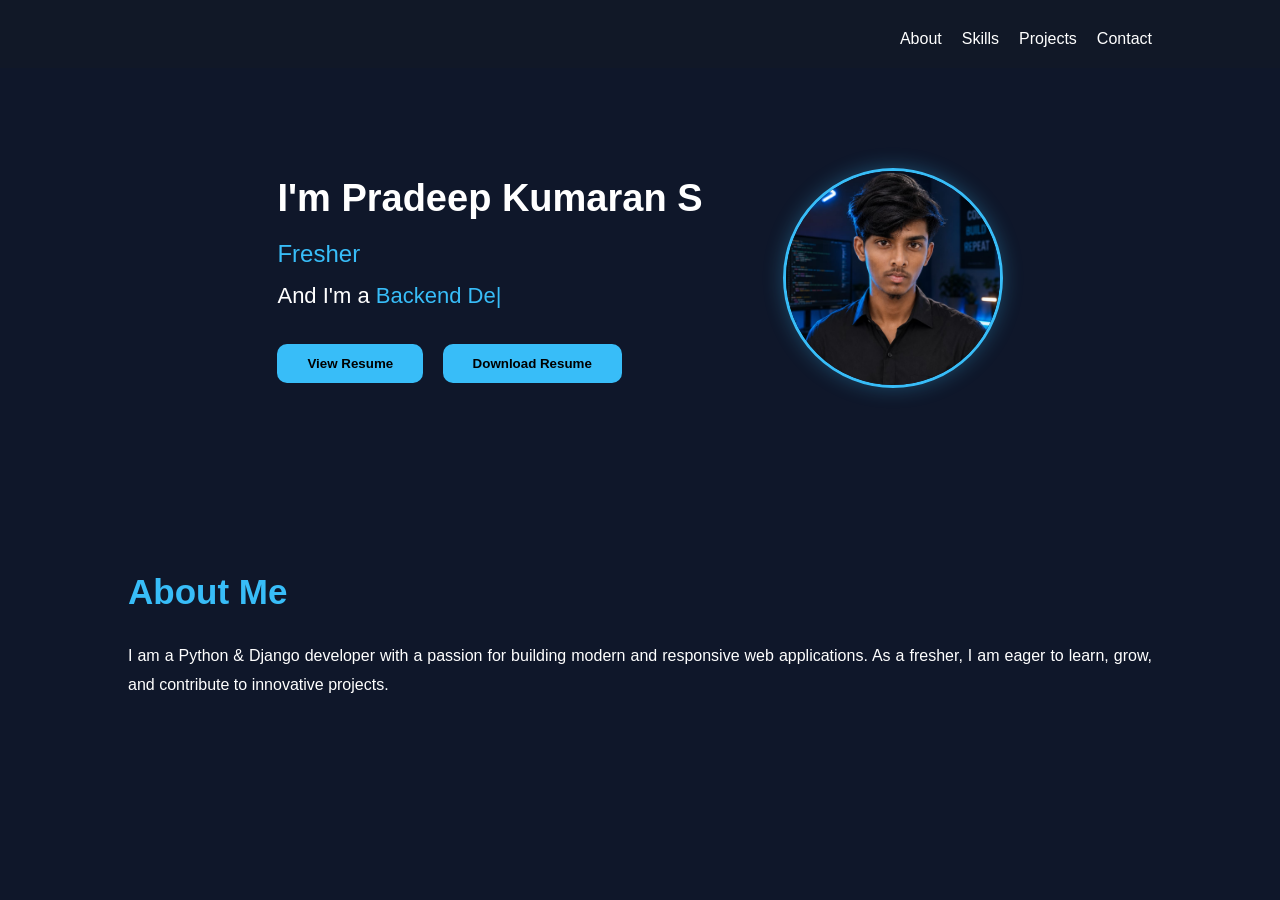
==== index.html @ 1f49751e "Add files via upload" ====
<!DOCTYPE html>
<html lang="en">

<head>
    <meta charset="UTF-8">
    <meta name="viewport" content="width=device-width, initial-scale=1.0">
    <title>Pradeep Portfolio</title>

    <link rel="stylesheet" href="https://cdnjs.cloudflare.com/ajax/libs/font-awesome/6.5.1/css/all.min.css">
    <link rel="stylesheet" href="style.css">
</head>

<body>

    <!-- Navbar -->
    <nav>
        <ul>
            <li><a href="#about">About</a></li>
            <li><a href="#skills">Skills</a></li>
            <li><a href="#projects">Projects</a></li>
            <li><a href="#contact">Contact</a></li>
        </ul>
    </nav>

    <!-- Hero Section -->
    <section class="hero">

        <div class="hero-text">
            <h1>I'm Pradeep Kumaran S</h1>
            <p class="fresher-line">Fresher</p>
            <p class="typing-line">And I'm a <span class="typed-text"></span><span class="cursor">|</span></p>
            <button>View Resume</button>
            <button>Download Resume</button>
        </div>

        <div class="hero-image">
            <img src="images/profile1.jpeg" alt="profile">
        </div>

    </section>

    <!-- About -->
    <section id="about" class="section">

        <h2>About Me</h2>

        <p>
            I am a Python & Django developer with a passion for building modern and responsive web applications. As a fresher, I am eager to learn, grow, and contribute to innovative projects.
        </p>

    </section>

    <!-- Skills -->
    <section id="skills" class="section hidden">

        <h2>Skills</h2>

        <div class="skills-container">

            <div class="skill"><i class="fab fa-python"></i> Python</div>
            <div class="skill"><i class="fab fa-python"></i> Django</div>
            <div class="skill"><i class="fab fa-html5"></i> HTML</div>
            <div class="skill"><i class="fab fa-css3-alt"></i> CSS</div>
            <div class="skill"><i class="fab fa-js"></i> JavaScript</div>
            <div class="skill"><i class="fas fa-database"></i> SQLite</div>
            <div class="skill"><i class="fab fa-bootstrap"></i> Bootstrap</div>
            <div class="skill"><i class="fab fa-react"></i> React JS</div>

        </div>

    </section>

    <!-- Projects -->
    <section id="projects" class="section hidden">

        <h2>Projects</h2>

        <p>No projects to display yet.</p>

    </section>

    <!-- Contact -->
    <section id="contact" class="section hidden">

        <h2>Contact</h2>

        <p>Mobile: 9342055025</p>

        <p>Email: ppradeep70898@gmail.com</p>

        <p>LinkedIn: <a href="https://www.linkedin.com/in/pradeep-kumaran-41b2692a0" target="_blank">linkedin.com/in/pradeep-kumaran</a></p>

        <p>GitHub: <a href="https://github.com/pradeepcodes-design" target="_blank">github.com/pradeepcodes-design</a></p>

        <p>Naukri: <a href="https://www.naukri.com/mnjuser/profile/s-pradeep-kumaran" target="_blank">naukri.com/profile/s-pradeep-kumaran</a></p>

    </section>

    <script src="script.js"></script>

</body>

</html>
---- style.css ----
*{
    margin:0;
    padding:0;
    box-sizing:border-box;
}

body{
    font-family:Arial, sans-serif;
    background:#0f172a;
    color:white;
}

/* Navbar */

nav{
    display:flex;
    justify-content:flex-end;
    align-items:center;
    padding:30px 10% 20px;
    background:#111827;
    position:sticky;
    top:0;
}

nav ul{
    display:flex;
    list-style:none;
    gap:20px;
}

nav a{
    color:white;
    text-decoration:none;
}

nav a:hover{
    color:#38bdf8;
}

/* Hero */

.hero{
    display:flex;
    justify-content:center;
    align-items:center;
    gap:80px;
    padding:100px 10%;
}

.hero-text{
    max-width:500px;
}

.hero h1{
    font-size:38px;
    white-space:nowrap;
}

.hero p{
    font-size:24px;
    color:#38bdf8;
    margin-top:20px;
}

.hero .greeting{
    font-size:18px;
    color:white;
    margin-top:0;
}

.fresher-line{
    font-size:20px;
    color:#94a3b8;
    margin-top:10px;
}

.hero .typing-line{
    font-size:22px;
    color:white;
    margin-top:15px;
}

.typed-text{
    color:#38bdf8;
}

.cursor{
    color:#38bdf8;
    animation:blink 0.7s infinite;
}

@keyframes blink{
    0%,50%{opacity:1;}
    51%,100%{opacity:0;}
}

.hero button{
    margin-top:35px;
    margin-right:15px;
    padding:12px 30px;
    border:none;
    border-radius:10px;
    background:#38bdf8;
    color:black;
    font-weight:bold;
    cursor:pointer;
    transition:transform 0.3s, box-shadow 0.3s, background 0.3s, color 0.3s;
}

.hero button:hover{
    transform:translateY(-3px);
    box-shadow:0 5px 15px rgba(56,189,248,0.4);
    background:white;
    color:#0f172a;
}

.hero-image img{
    width:220px;
    height:220px;
    border-radius:50%;
    object-fit:cover;
    object-position:50% 30%;
    border:3px solid #38bdf8;
    box-shadow:0 0 20px rgba(56,189,248,0.3);
    transition:transform 0.3s, box-shadow 0.3s;
}

.hero-image img:hover{
    transform:scale(1.05);
    box-shadow:0 0 30px rgba(56,189,248,0.6);
}

/* Sections */

.section{
    padding:80px 10%;
}

.hidden{
    display:none;
}

h2{
    margin-bottom:30px;
    color:#38bdf8;
    font-size:35px;
}

#about p{
    line-height:1.8;
    text-align:justify;
}

/* Skills */

.skills-container{
    display:flex;
    flex-wrap:wrap;
    gap:20px;
}

.skill{
    background:#1e293b;
    padding:30px;
    border-radius:12px;
    width:150px;
    height:150px;
    display:flex;
    flex-direction:column;
    align-items:center;
    justify-content:center;
    gap:10px;
    text-align:center;
    font-size:15px;
    font-weight:600;
    border-bottom:3px solid #38bdf8;
    box-shadow:0 4px 10px rgba(0,0,0,0.2);
    transition:transform 0.3s, box-shadow 0.3s, background 0.3s, color 0.3s;
}

.skill i{
    font-size:40px;
    color:#38bdf8;
    transition:transform 0.3s;
}

.skill:hover{
    transform:translateY(-5px);
    box-shadow:0 5px 15px rgba(56,189,248,0.3);
    background:#38bdf8;
    color:black;
}

.skill:hover i{
    transform:scale(1.2) rotate(10deg);
    color:black;
}

/* Project */

.project-card{
    background:#1e293b;
    padding:20px;
    border-radius:15px;
    max-width:500px;
}

.project-card img{
    width:100%;
    border-radius:10px;
}

/* Contact */

#contact p{
    margin:15px 0;
}

#contact a{
    color:#38bdf8;
    font-weight:bold;
    text-decoration:none;
    transition:color 0.3s;
}

#contact a:hover{
    color:#0ea5e9;
}

/* Mobile */

@media(max-width:768px){
    nav{
        justify-content:center;
        padding:20px 5%;
    }

    nav ul{
        gap:12px;
        flex-wrap:wrap;
        justify-content:center;
    }

    .hero{
        flex-direction:column-reverse;
        text-align:center;
        gap:30px;
        padding:60px 5%;
    }

    .hero h1{
        font-size:28px;
        white-space:normal;
    }

    .hero p{
        font-size:18px;
    }

    .hero button{
        margin-right:8px;
        padding:10px 20px;
        font-size:14px;
    }

    .hero-image img{
        width:180px;
        height:180px;
    }

    .section{
        padding:40px 5%;
    }

    h2{
        font-size:28px;
    }
}
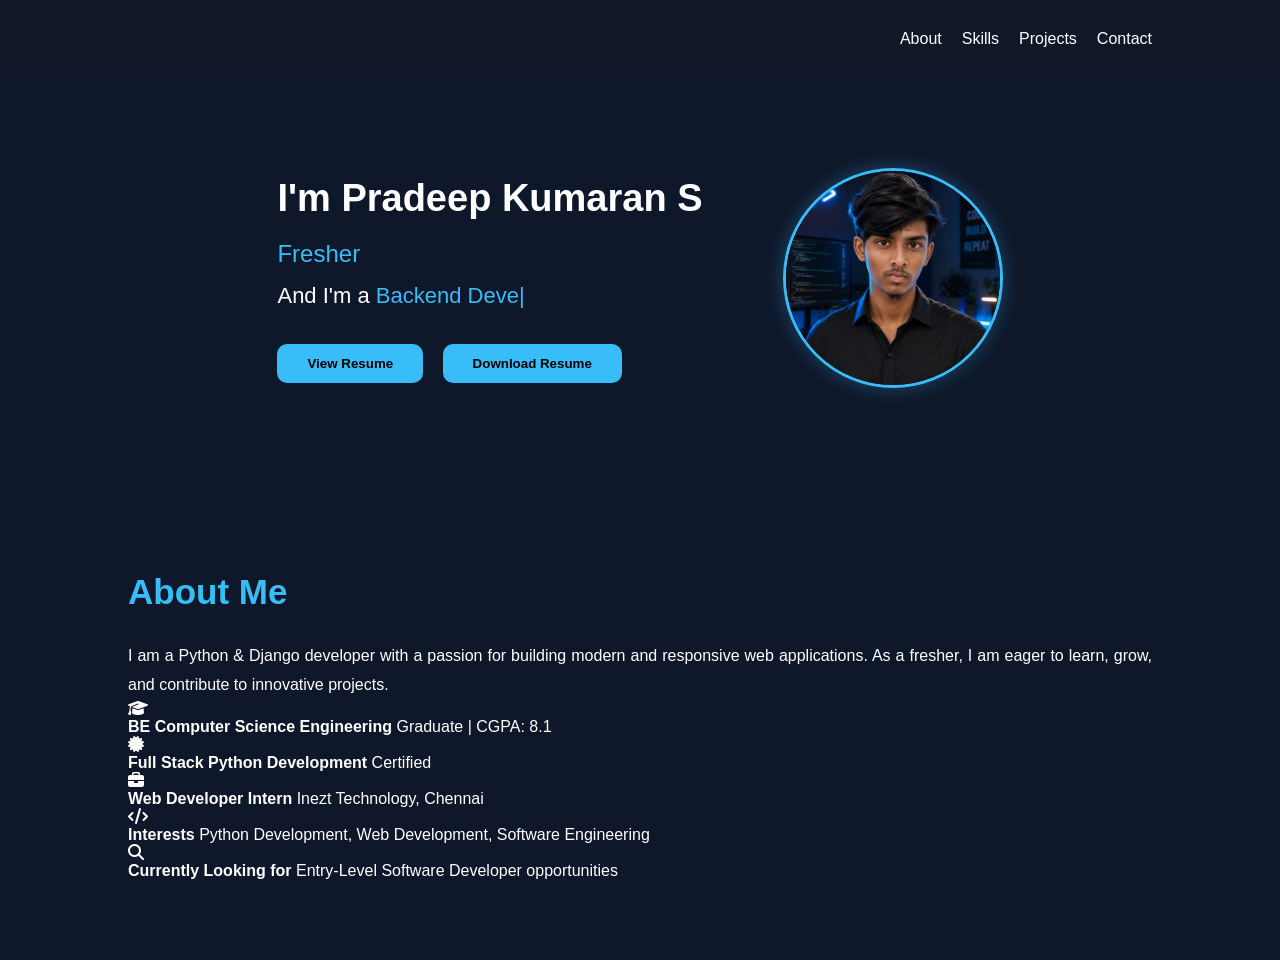
==== commit f8ac24c6: "Update index.html" ====
--- a/index.html
+++ b/index.html
@@ -29,8 +29,8 @@
             <h1>I'm Pradeep Kumaran S</h1>
             <p class="fresher-line">Fresher</p>
             <p class="typing-line">And I'm a <span class="typed-text"></span><span class="cursor">|</span></p>
-            <button>View Resume</button>
-            <button>Download Resume</button>
+            <button onclick="viewResume()">View Resume</button>
+            <button onclick="downloadResume()">Download Resume</button>
         </div>
 
         <div class="hero-image">
@@ -48,6 +48,44 @@
             I am a Python & Django developer with a passion for building modern and responsive web applications. As a fresher, I am eager to learn, grow, and contribute to innovative projects.
         </p>
 
+        <div class="about-details">
+            <div class="detail-item">
+                <i class="fas fa-graduation-cap"></i>
+                <div>
+                    <strong>BE Computer Science Engineering</strong>
+                    <span>Graduate | CGPA: 8.1</span>
+                </div>
+            </div>
+            <div class="detail-item">
+                <i class="fas fa-certificate"></i>
+                <div>
+                    <strong>Full Stack Python Development</strong>
+                    <span>Certified</span>
+                </div>
+            </div>
+            <div class="detail-item">
+                <i class="fas fa-briefcase"></i>
+                <div>
+                    <strong>Web Developer Intern</strong>
+                    <span>Inezt Technology, Chennai</span>
+                </div>
+            </div>
+            <div class="detail-item">
+                <i class="fas fa-code"></i>
+                <div>
+                    <strong>Interests</strong>
+                    <span>Python Development, Web Development, Software Engineering</span>
+                </div>
+            </div>
+            <div class="detail-item">
+                <i class="fas fa-search"></i>
+                <div>
+                    <strong>Currently Looking for</strong>
+                    <span>Entry-Level Software Developer opportunities</span>
+                </div>
+            </div>
+        </div>
+
     </section>
 
     <!-- Skills -->
@@ -55,17 +93,40 @@
 
         <h2>Skills</h2>
 
-        <div class="skills-container">
-
-            <div class="skill"><i class="fab fa-python"></i> Python</div>
-            <div class="skill"><i class="fab fa-python"></i> Django</div>
-            <div class="skill"><i class="fab fa-html5"></i> HTML</div>
-            <div class="skill"><i class="fab fa-css3-alt"></i> CSS</div>
-            <div class="skill"><i class="fab fa-js"></i> JavaScript</div>
-            <div class="skill"><i class="fas fa-database"></i> SQLite</div>
-            <div class="skill"><i class="fab fa-bootstrap"></i> Bootstrap</div>
-            <div class="skill"><i class="fab fa-react"></i> React JS</div>
-
+        <div class="skill-legend">
+            <span><span class="dot advanced"></span> Advanced</span>
+            <span><span class="dot intermediate"></span> Intermediate</span>
+            <span><span class="dot beginner"></span> Beginner</span>
+        </div>
+
+        <div class="skill-group">
+            <h3>Advanced</h3>
+            <div class="skills-container">
+                <div class="skill advanced"><i class="fab fa-python"></i> Python</div>
+                <div class="skill advanced"><i class="fab fa-html5"></i> HTML5</div>
+                <div class="skill advanced"><i class="fab fa-css3-alt"></i> CSS3</div>
+                <div class="skill advanced"><i class="fas fa-code"></i> VS Code</div>
+            </div>
+        </div>
+
+        <div class="skill-group">
+            <h3>Intermediate</h3>
+            <div class="skills-container">
+                <div class="skill intermediate"><i class="fab fa-python"></i> Django</div>
+                <div class="skill intermediate"><i class="fab fa-js"></i> JavaScript</div>
+                <div class="skill intermediate"><i class="fab fa-bootstrap"></i> Bootstrap</div>
+                <div class="skill intermediate"><i class="fas fa-database"></i> MySQL</div>
+                <div class="skill intermediate"><i class="fas fa-database"></i> SQLite</div>
+                <div class="skill intermediate"><i class="fab fa-git-alt"></i> Git</div>
+                <div class="skill intermediate"><i class="fab fa-github"></i> GitHub</div>
+            </div>
+        </div>
+
+        <div class="skill-group">
+            <h3>Beginner</h3>
+            <div class="skills-container">
+                <div class="skill beginner"><i class="fab fa-react"></i> React JS</div>
+            </div>
         </div>
 
     </section>
@@ -75,24 +136,126 @@
 
         <h2>Projects</h2>
 
-        <p>No projects to display yet.</p>
+        <div class="projects-container">
+
+            <div class="project-card">
+                <div class="project-info">
+                    <h3>Login Page</h3>
+                    <p>A clean and responsive login form built with HTML & CSS. Features a modern dark UI with username/password fields and a forgot password link.</p>
+                    <div class="project-tech">
+                        <span>HTML</span>
+                        <span>CSS</span>
+                    </div>
+                    <div class="project-links">
+
+                        <a href="https://github.com/pradeepcodes-design/projects" target="_blank"><i class="fab fa-github"></i> GitHub Project</a>
+
+                        <a href="projects/login/index.html" target="_blank"><i class="fas fa-external-link-alt"></i> Live Demo</a>
+
+                    </div>
+                </div>
+            </div>
+
+            <div class="project-card">
+                <div class="project-info">
+                    <h3>ShopCart – E-Commerce Web Application</h3>
+                    <p>A responsive e-commerce platform that allows users to browse products, manage shopping carts, and place orders efficiently. Built using Python, Django, HTML, CSS, JavaScript, and Bootstrap to deliver a seamless online shopping experience.</p>
+                    <div class="project-tech">
+                        <span>Python</span>
+                        <span>Django</span>
+                        <span>HTML5</span>
+                        <span>CSS3</span>
+                        <span>JavaScript</span>
+                        <span>Bootstrap</span>
+                        <span>SQLite</span>
+                    </div>
+                    <div class="project-links">
+                        <a href="https://github.com/pradeepcodes-design" target="_blank"><i class="fab fa-github"></i> View Profile</a>
+                    </div>
+                </div>
+            </div>
+
+            <div class="project-card">
+                <div class="project-info">
+                    <h3>Zomato Landing Page</h3>
+                    <p>A visually appealing Zomato-inspired landing page built with HTML & CSS. Features a hero section, food categories, popular locality listings, and a footer — designed to replicate the look and feel of the food delivery platform.</p>
+                    <div class="project-tech">
+                        <span>HTML</span>
+                        <span>CSS</span>
+                    </div>
+                    <div class="project-links">
+                        <a href="projects/zomato/zomoto.html" target="_blank"><i class="fas fa-external-link-alt"></i> Live Demo</a>
+                    </div>
+                </div>
+            </div>
+
+            <div class="project-card">
+                <div class="project-info">
+                    <h3>Simple Calculator</h3>
+                    <p>A clean and functional calculator built with HTML, CSS & JavaScript. Supports basic operations (+, -, *, /), clear, delete, and error handling — with a modern purple gradient design and color-coded buttons.</p>
+                    <div class="project-tech">
+                        <span>HTML</span>
+                        <span>CSS</span>
+                        <span>JavaScript</span>
+                    </div>
+                    <div class="project-links">
+                        <a href="projects/calculator/index.html" target="_blank"><i class="fas fa-external-link-alt"></i> Live Demo</a>
+                    </div>
+                </div>
+            </div>
+
+            <div class="project-card">
+                <div class="project-info">
+                    <h3>Student Management System</h3>
+                    <p>A Django-based web application for managing student records and marks. Supports CRUD operations, marks entry with auto-calculated total, percentage, grade, and pass/fail results, along with a search feature.</p>
+                    <div class="project-tech">
+                        <span>Python</span>
+                        <span>Django</span>
+                        <span>HTML5</span>
+                        <span>CSS3</span>
+                        <span>SQLite</span>
+                    </div>
+                    <div class="project-links">
+                        <a href="https://github.com/pradeepcodes-design" target="_blank"><i class="fab fa-github"></i> View Profile</a>
+                    </div>
+                </div>
+            </div>
+
+        </div>
 
     </section>
 
     <!-- Contact -->
-    <section id="contact" class="section hidden">
+    <section id="contact" class="section contact-section hidden">
 
         <h2>Contact</h2>
 
-        <p>Mobile: 9342055025</p>
-
-        <p>Email: ppradeep70898@gmail.com</p>
-
-        <p>LinkedIn: <a href="https://www.linkedin.com/in/pradeep-kumaran-41b2692a0" target="_blank">linkedin.com/in/pradeep-kumaran</a></p>
-
-        <p>GitHub: <a href="https://github.com/pradeepcodes-design" target="_blank">github.com/pradeepcodes-design</a></p>
-
-        <p>Naukri: <a href="https://www.naukri.com/mnjuser/profile/s-pradeep-kumaran" target="_blank">naukri.com/profile/s-pradeep-kumaran</a></p>
+        <div class="contact-links">
+            <a href="mailto:ppradeep70898@gmail.com" class="contact-item">
+                <i class="fa-solid fa-envelope"></i>
+                <span>ppradeep70898@gmail.com</span>
+            </a>
+
+            <a href="https://www.linkedin.com/in/pradeep-kumaran" target="_blank" rel="noopener noreferrer" class="contact-item">
+                <i class="fa-brands fa-linkedin"></i>
+                <span>LinkedIn</span>
+            </a>
+
+            <a href="https://github.com/pradeepcodes-design" target="_blank" rel="noopener noreferrer" class="contact-item">
+                <i class="fa-brands fa-github"></i>
+                <span>GitHub</span>
+            </a>
+
+            <a href="https://www.naukri.com/mnjuser/profile/s-pradeep-kumaran" target="_blank" rel="noopener noreferrer" class="contact-item">
+                <i class="fa-solid fa-briefcase"></i>
+                <span>Naukri</span>
+            </a>
+
+            <div class="contact-item">
+                <i class="fa-solid fa-location-dot"></i>
+                <span>Vellore, Tamil Nadu | Open to Remote</span>
+            </div>
+        </div>
 
     </section>
 
--- a/style.css
+++ b/style.css
@@ -198,16 +198,77 @@
 
 /* Project */
 
+.projects-container{
+    display:flex;
+    flex-wrap:wrap;
+    gap:25px;
+}
+
 .project-card{
     background:#1e293b;
-    padding:20px;
+    padding:25px;
     border-radius:15px;
-    max-width:500px;
-}
-
-.project-card img{
-    width:100%;
-    border-radius:10px;
+    flex:1 1 300px;
+    max-width:400px;
+    border-bottom:3px solid #38bdf8;
+    box-shadow:0 4px 10px rgba(0,0,0,0.2);
+    transition:transform 0.3s, box-shadow 0.3s, background 0.3s;
+}
+
+.project-card:hover{
+    transform:translateY(-5px);
+    box-shadow:0 8px 20px rgba(56,189,248,0.3);
+    background:#334155;
+}
+
+.project-info h3{
+    font-size:20px;
+    margin-bottom:12px;
+    color:#38bdf8;
+}
+
+.project-info p{
+    font-size:14px;
+    line-height:1.6;
+    color:#cbd5e1;
+    margin-bottom:15px;
+}
+
+.project-tech{
+    display:flex;
+    flex-wrap:wrap;
+    gap:8px;
+    margin-bottom:18px;
+}
+
+.project-tech span{
+    background:#0f172a;
+    color:#38bdf8;
+    padding:4px 12px;
+    border-radius:20px;
+    font-size:12px;
+    font-weight:600;
+}
+
+.project-links{
+    display:flex;
+    gap:15px;
+}
+
+.project-links a{
+    color:white;
+    text-decoration:none;
+    font-size:14px;
+    font-weight:600;
+    transition:color 0.3s;
+}
+
+.project-links a:hover{
+    color:#38bdf8;
+}
+
+.project-links i{
+    margin-right:5px;
 }
 
 /* Contact */
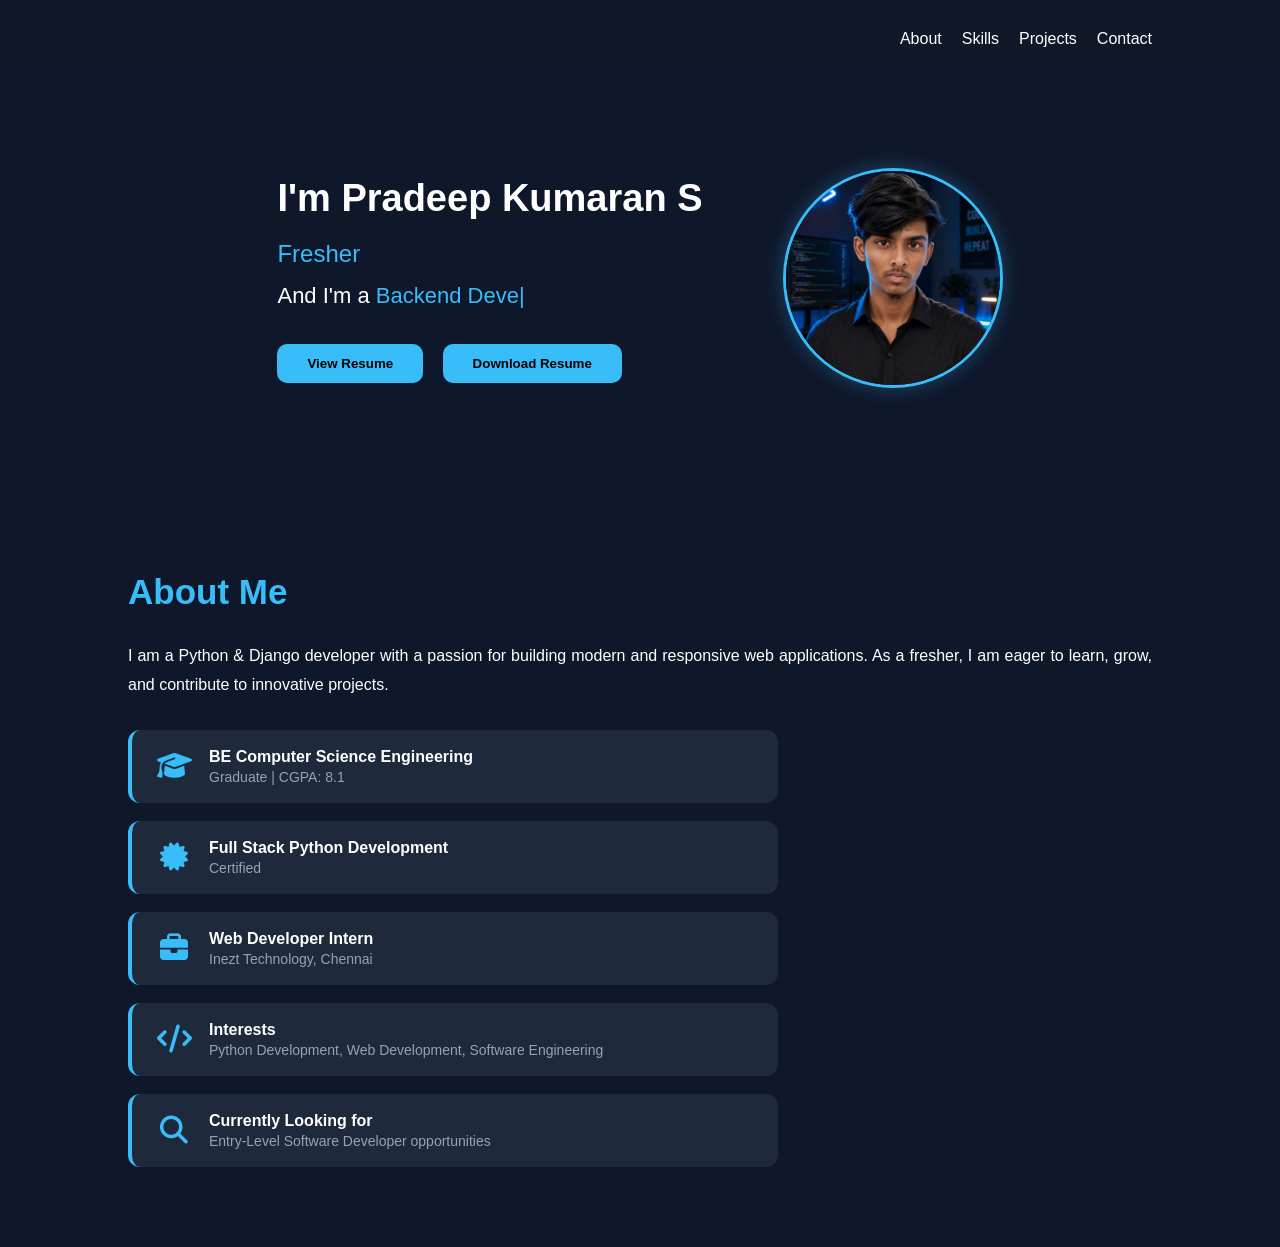
==== commit a060a9ca: "Update index.html" ====
--- a/index.html
+++ b/index.html
@@ -158,6 +158,53 @@
 
             <div class="project-card">
                 <div class="project-info">
+                    <h3>Zomato Landing Page</h3>
+                    <p>A visually appealing Zomato-inspired landing page built with HTML & CSS. Features a hero section, food categories, popular locality listings, and a footer — designed to replicate the look and feel of the food delivery platform.</p>
+                    <div class="project-tech">
+                        <span>HTML</span>
+                        <span>CSS</span>
+                    </div>
+                    <div class="project-links">
+                        <a href="projects/zomato/zomoto.html" target="_blank"><i class="fas fa-external-link-alt"></i> Live Demo</a>
+                        <a href="https://github.com/pradeepcodes-design" target="_blank"><i class="fab fa-github"></i> View Profile</a>
+                    </div>
+                </div>
+            </div>
+
+            <div class="project-card">
+                <div class="project-info">
+                    <h3>Beauty Mart Web Page</h3>
+                    <p>A responsive beauty products landing page built with HTML, CSS & JavaScript. Features a dynamic product grid with 6 beauty items loaded from JavaScript, a sticky navigation bar with smooth scrolling, a contact form with validation, and an elegant dark theme with gold accents. Fully responsive across all screen sizes.</p>
+                    <div class="project-tech">
+                        <span>HTML</span>
+                        <span>CSS</span>
+                        <span>JavaScript</span>
+                    </div>
+                    <div class="project-links">
+                        <a href="projects/beaty-mart/index.html" target="_blank"><i class="fas fa-external-link-alt"></i> Live Demo</a>
+                        <a href="https://github.com/pradeepcodes-design/beaty_mart" target="_blank"><i class="fab fa-github"></i> GitHub</a>
+                    </div>
+                </div>
+            </div>
+
+            <div class="project-card">
+                <div class="project-info">
+                    <h3>Simple Calculator</h3>
+                    <p>A clean and functional calculator built with HTML, CSS & JavaScript. Supports basic operations (+, -, *, /), clear, delete, and error handling — with a modern purple gradient design and color-coded buttons.</p>
+                    <div class="project-tech">
+                        <span>HTML</span>
+                        <span>CSS</span>
+                        <span>JavaScript</span>
+                    </div>
+                    <div class="project-links">
+                        <a href="https://github.com/pradeepcodes-design/calculator" target="_blank"><i class="fab fa-github"></i> GitHub Project</a>
+                        <a href="projects/calculator/index.html" target="_blank"><i class="fas fa-external-link-alt"></i> Live Demo</a>
+                    </div>
+                </div>
+            </div>
+
+            <div class="project-card">
+                <div class="project-info">
                     <h3>ShopCart – E-Commerce Web Application</h3>
                     <p>A responsive e-commerce platform that allows users to browse products, manage shopping carts, and place orders efficiently. Built using Python, Django, HTML, CSS, JavaScript, and Bootstrap to deliver a seamless online shopping experience.</p>
                     <div class="project-tech">
@@ -177,35 +224,6 @@
 
             <div class="project-card">
                 <div class="project-info">
-                    <h3>Zomato Landing Page</h3>
-                    <p>A visually appealing Zomato-inspired landing page built with HTML & CSS. Features a hero section, food categories, popular locality listings, and a footer — designed to replicate the look and feel of the food delivery platform.</p>
-                    <div class="project-tech">
-                        <span>HTML</span>
-                        <span>CSS</span>
-                    </div>
-                    <div class="project-links">
-                        <a href="projects/zomato/zomoto.html" target="_blank"><i class="fas fa-external-link-alt"></i> Live Demo</a>
-                    </div>
-                </div>
-            </div>
-
-            <div class="project-card">
-                <div class="project-info">
-                    <h3>Simple Calculator</h3>
-                    <p>A clean and functional calculator built with HTML, CSS & JavaScript. Supports basic operations (+, -, *, /), clear, delete, and error handling — with a modern purple gradient design and color-coded buttons.</p>
-                    <div class="project-tech">
-                        <span>HTML</span>
-                        <span>CSS</span>
-                        <span>JavaScript</span>
-                    </div>
-                    <div class="project-links">
-                        <a href="projects/calculator/index.html" target="_blank"><i class="fas fa-external-link-alt"></i> Live Demo</a>
-                    </div>
-                </div>
-            </div>
-
-            <div class="project-card">
-                <div class="project-info">
                     <h3>Student Management System</h3>
                     <p>A Django-based web application for managing student records and marks. Supports CRUD operations, marks entry with auto-calculated total, percentage, grade, and pass/fail results, along with a search feature.</p>
                     <div class="project-tech">
--- a/style.css
+++ b/style.css
@@ -151,35 +151,122 @@
     text-align:justify;
 }
 
+/* About Details */
+
+.about-details{
+    display:flex;
+    flex-direction:column;
+    gap:18px;
+    margin-top:30px;
+    max-width:650px;
+}
+
+.detail-item{
+    display:flex;
+    align-items:center;
+    gap:15px;
+    background:#1e293b;
+    padding:18px 22px;
+    border-radius:12px;
+    border-left:4px solid #38bdf8;
+    transition:transform 0.3s, box-shadow 0.3s;
+}
+
+.detail-item:hover{
+    transform:translateX(5px);
+    box-shadow:0 4px 15px rgba(56,189,248,0.2);
+}
+
+.detail-item i{
+    font-size:28px;
+    color:#38bdf8;
+    min-width:40px;
+    text-align:center;
+}
+
+.detail-item div{
+    display:flex;
+    flex-direction:column;
+    gap:3px;
+}
+
+.detail-item strong{
+    font-size:16px;
+    color:white;
+}
+
+.detail-item span{
+    font-size:14px;
+    color:#94a3b8;
+}
+
 /* Skills */
 
+.skill-legend{
+    display:flex;
+    gap:25px;
+    margin-bottom:30px;
+    flex-wrap:wrap;
+}
+
+.skill-legend span{
+    display:flex;
+    align-items:center;
+    gap:8px;
+    font-size:14px;
+    color:#94a3b8;
+}
+
+.dot{
+    width:12px;
+    height:12px;
+    border-radius:50%;
+    display:inline-block;
+}
+
+.dot.advanced{background:#22c55e;}
+.dot.intermediate{background:#eab308;}
+.dot.beginner{background:#3b82f6;}
+
+.skill-group{
+    margin-bottom:30px;
+}
+
+.skill-group h3{
+    font-size:18px;
+    color:#94a3b8;
+    margin-bottom:15px;
+    padding-left:5px;
+    border-left:3px solid #38bdf8;
+    padding-left:12px;
+}
+
 .skills-container{
     display:flex;
     flex-wrap:wrap;
-    gap:20px;
+    gap:15px;
 }
 
 .skill{
     background:#1e293b;
-    padding:30px;
+    padding:20px 28px;
     border-radius:12px;
-    width:150px;
-    height:150px;
-    display:flex;
-    flex-direction:column;
-    align-items:center;
-    justify-content:center;
+    display:flex;
+    align-items:center;
     gap:10px;
-    text-align:center;
-    font-size:15px;
+    font-size:14px;
     font-weight:600;
-    border-bottom:3px solid #38bdf8;
     box-shadow:0 4px 10px rgba(0,0,0,0.2);
     transition:transform 0.3s, box-shadow 0.3s, background 0.3s, color 0.3s;
-}
+    border-bottom:3px solid transparent;
+}
+
+.skill.advanced{border-bottom-color:#22c55e;}
+.skill.intermediate{border-bottom-color:#eab308;}
+.skill.beginner{border-bottom-color:#3b82f6;}
 
 .skill i{
-    font-size:40px;
+    font-size:24px;
     color:#38bdf8;
     transition:transform 0.3s;
 }
@@ -273,19 +360,73 @@
 
 /* Contact */
 
-#contact p{
-    margin:15px 0;
-}
-
-#contact a{
-    color:#38bdf8;
-    font-weight:bold;
+.contact-section{
+    padding:80px 10%;
+}
+
+.contact-section h2{
+    color:#00d4ff;
+    margin-bottom:20px;
+    font-size:28px;
+}
+
+.resume-buttons{
+    display:flex;
+    gap:12px;
+    margin-bottom:28px;
+}
+
+.btn-primary, .btn-secondary{
+    padding:10px 20px;
+    border-radius:6px;
     text-decoration:none;
-    transition:color 0.3s;
-}
-
-#contact a:hover{
-    color:#0ea5e9;
+    font-weight:600;
+    transition:all 0.2s ease;
+}
+
+.btn-primary{
+    background:#00d4ff;
+    color:#0a0a0a;
+}
+
+.btn-primary:hover{
+    background:#00b8e6;
+}
+
+.btn-secondary{
+    border:1px solid #00d4ff;
+    color:#00d4ff;
+}
+
+.btn-secondary:hover{
+    background:#00d4ff;
+    color:#0a0a0a;
+}
+
+.contact-links{
+    display:flex;
+    flex-direction:column;
+    gap:16px;
+}
+
+.contact-item{
+    display:flex;
+    align-items:center;
+    gap:12px;
+    color:#e0e0e0;
+    text-decoration:none;
+    font-size:16px;
+    transition:color 0.2s ease;
+}
+
+.contact-item:hover{
+    color:#00d4ff;
+}
+
+.contact-item i{
+    color:#00d4ff;
+    font-size:18px;
+    width:20px;
 }
 
 /* Mobile */
